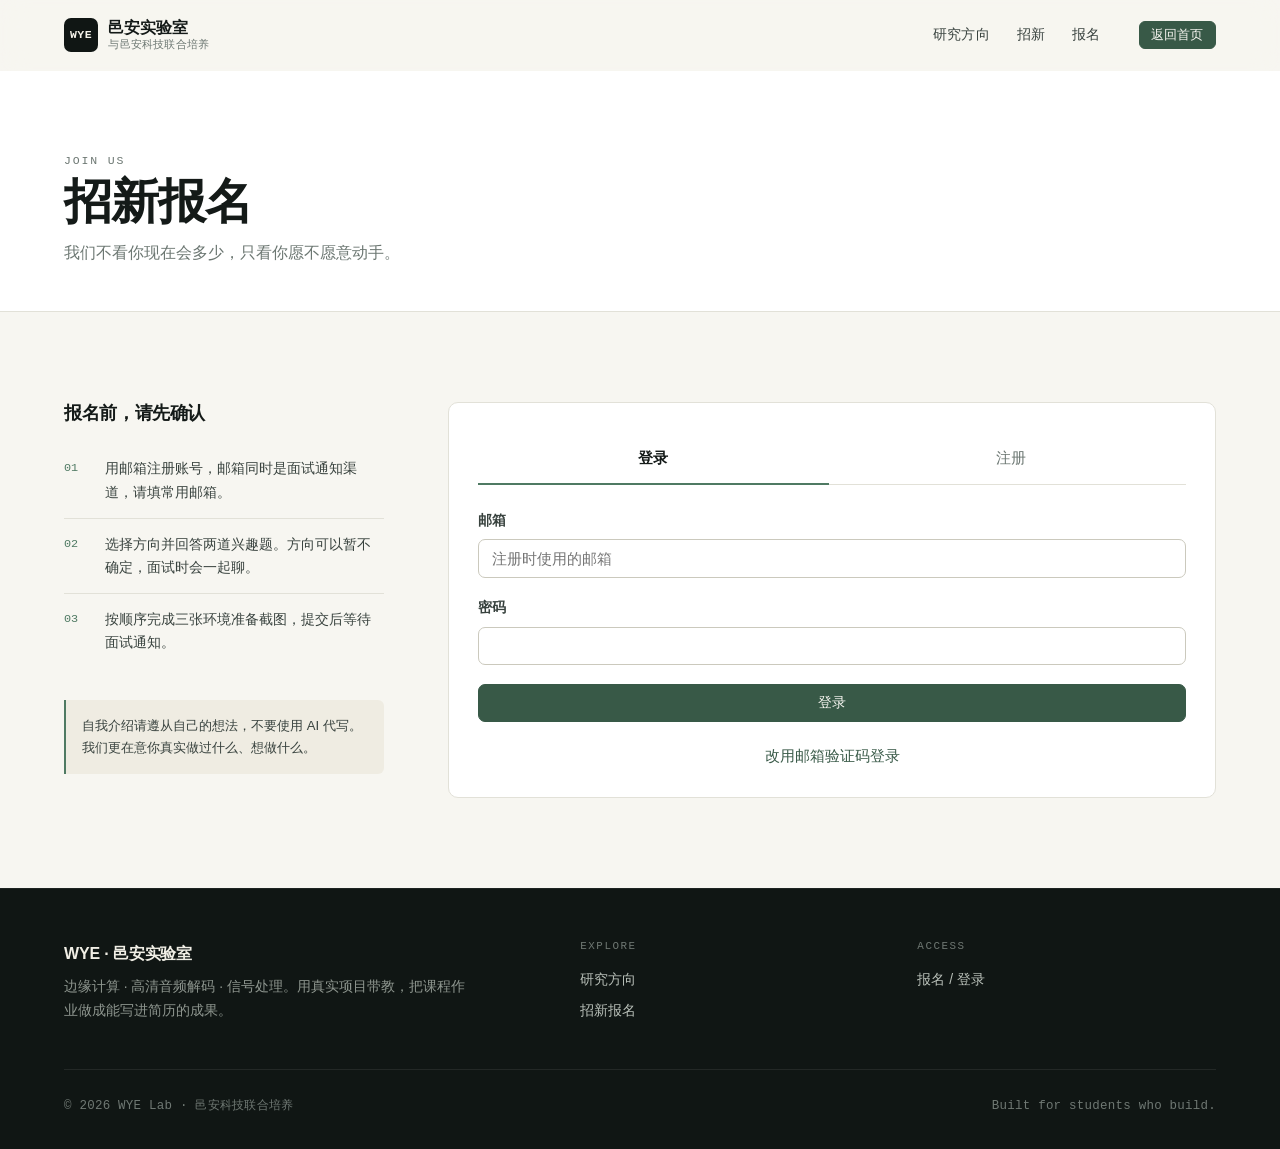
==== join.html @ 1f9edf36 "Add coding background and scenario questions" ====
<!doctype html>
<html lang="zh-CN">
<head>
<meta charset="utf-8">
<meta name="viewport" content="width=device-width, initial-scale=1">
<meta name="description" content="WYE 与邑安科技联合培养实验室招新报名：边缘计算 · 高清音频解码 · 信号处理。">
<title>招新报名 — WYE · 邑安实验室</title>
<link rel="stylesheet" href="static/css/style.css">
<style>
  .auth-tabs { display: flex; gap: .4rem; margin-bottom: 1.5rem; border-bottom: 1px solid var(--line); }
  .auth-tabs button {
    flex: 1; background: none; border: none; padding: .7rem .2rem .75rem;
    font: inherit; font-size: .92rem; color: var(--muted); cursor: pointer;
    border-bottom: 2px solid transparent; margin-bottom: -1px; transition: color .18s, border-color .18s;
  }
  .auth-tabs button.active { color: var(--ink); border-bottom-color: var(--accent); font-weight: 600; }
  .auth-msg { min-height: 1.4em; font-size: .82rem; margin: .7rem 0 0; color: var(--danger); }
  .auth-msg.ok { color: var(--accent-dark); }
  .auth-switch { font-size: .82rem; text-align: center; margin: .9rem 0 0; }
  .auth-switch a { color: var(--accent-dark); }
  .account-bar { display: flex; justify-content: space-between; align-items: center; gap: 1rem;
    font-size: .86rem; color: var(--muted); margin-bottom: 1rem; flex-wrap: wrap; }
  .account-bar strong { color: var(--ink); font-weight: 600; }
  .account-bar button { background: none; border: none; font: inherit; font-size: .82rem;
    color: var(--muted); cursor: pointer; text-decoration: underline; padding: 0; }
  .account-bar button:hover { color: var(--accent-dark); }
  .loading-note { text-align: center; color: var(--muted); padding: 3rem 0; font-size: .9rem; }
  .field-static { padding: .62rem .8rem; border: 1px solid var(--line); border-radius: 7px;
    background: var(--wash); color: var(--muted); font-size: .94rem; }
</style>
</head>
<body>
<header class="site-header" id="siteHeader">
  <div class="container nav-wrap">
    <a class="brand" href="index.html">
      <span class="brand-badge">WYE</span>
      <span class="brand-text">邑安实验室<small>与邑安科技联合培养</small></span>
    </a>
    <nav class="nav-links">
      <a href="index.html#research">研究方向</a>
      <a href="index.html#join">招新</a>
      <a href="join.html">报名</a>
    </nav>
    <div class="nav-actions">
      <a class="btn btn-primary btn-sm" href="index.html">返回首页</a>
    </div>
  </div>
</header>

<main>
<section class="page-head">
  <div class="container">
    <p class="eyebrow">Join Us</p>
    <h1>招新报名</h1>
    <p>我们不看你现在会多少，只看你愿不愿意动手。</p>
    <p class="deadline-tip" id="deadlineTip" hidden></p>
  </div>
</section>

<section class="section">
  <div class="container">
    <div class="join-layout">
      <aside class="join-aside">
        <h2>报名前，请先确认</h2>
        <ol class="join-steps">
          <li><span class="n">01</span><span>用邮箱注册账号，邮箱同时是面试通知渠道，请填常用邮箱。</span></li>
          <li><span class="n">02</span><span>选择方向并回答两道兴趣题。方向可以暂不确定，面试时会一起聊。</span></li>
          <li><span class="n">03</span><span>按顺序完成三张环境准备截图，提交后等待面试通知。</span></li>
        </ol>
        <div class="join-note">
          自我介绍请遵从自己的想法，不要使用 AI 代写。我们更在意你真实做过什么、想做什么。
        </div>
      </aside>

      <div>
        <p class="loading-note" id="loadingNote">正在加载…</p>

        <!-- 登录 / 注册 -->
        <div class="card form-panel" id="authCard" hidden>
          <div class="auth-tabs">
            <button type="button" data-auth="login" class="active">登录</button>
            <button type="button" data-auth="register">注册</button>
          </div>

          <form id="loginForm">
            <div class="form-row">
              <label for="loginEmail">邮箱</label>
              <input id="loginEmail" name="email" type="email" required autocomplete="username" placeholder="注册时使用的邮箱">
            </div>
            <div class="form-row">
              <label for="loginPassword">密码</label>
              <input id="loginPassword" name="password" type="password" required autocomplete="current-password">
            </div>
            <button class="btn btn-primary btn-block" type="submit">登录</button>
            <p class="auth-msg" id="loginMsg"></p>
            <p class="auth-switch"><a href="#" id="toCodeLogin">改用邮箱验证码登录</a></p>
          </form>

          <form id="codeLoginForm" hidden>
            <div class="form-row">
              <label for="codeEmail">邮箱</label>
              <input id="codeEmail" type="email" required autocomplete="username" placeholder="注册时使用的邮箱">
            </div>
            <div class="form-row">
              <label for="codeCode">邮箱验证码</label>
              <div class="code-row">
                <input id="codeCode" type="text" required maxlength="6" inputmode="numeric" placeholder="6 位验证码">
                <button class="btn" type="button" id="sendLoginCodeBtn">发送验证码</button>
              </div>
            </div>
            <button class="btn btn-primary btn-block" type="submit">登录</button>
            <p class="auth-msg" id="codeLoginMsg"></p>
            <p class="auth-switch"><a href="#" id="toPwdLogin">改用密码登录</a></p>
          </form>

          <form id="registerForm" hidden>
            <div class="form-row">
              <label for="regEmail">邮箱</label>
              <input id="regEmail" name="email" type="email" required autocomplete="username" placeholder="用于接收验证码与面试通知">
            </div>
            <div class="form-row">
              <label for="regCode">邮箱验证码</label>
              <div class="code-row">
                <input id="regCode" name="code" type="text" required maxlength="6" inputmode="numeric" placeholder="6 位验证码">
                <button class="btn" type="button" id="sendCodeBtn">发送验证码</button>
              </div>
            </div>
            <div class="form-row">
              <label for="regPassword">设置密码（至少 6 位）</label>
              <input id="regPassword" name="password" type="password" required minlength="6" autocomplete="new-password">
            </div>
            <div class="form-row">
              <label for="regPassword2">确认密码</label>
              <input id="regPassword2" name="password2" type="password" required minlength="6" autocomplete="new-password">
            </div>
            <button class="btn btn-primary btn-block" type="submit">注册并登录</button>
            <p class="auth-msg" id="regMsg"></p>
          </form>
        </div>

        <!-- 报名表单 -->
        <div id="joinCard" hidden>
          <div class="account-bar">
            <span>当前账号：<strong id="accountEmail"></strong></span>
            <button type="button" id="logoutBtn">退出登录</button>
          </div>
          <div class="card edit-note" id="editNote" hidden>
            你已提交过报名，当前为<strong>修改模式</strong>：修改后重新提交即可更新，每个账号限一份报名。
          </div>

          <form class="form" id="joinForm">
            <fieldset class="form-section">
              <legend><span class="idx">01</span>基本信息</legend>
              <div class="form-row two-col">
                <div>
                  <label for="name">姓名 <em>*</em></label>
                  <input id="name" name="name" type="text" required maxlength="20" placeholder="你的真实姓名">
                </div>
                <div>
                  <label for="student_id">学号 <em>*</em></label>
                  <input id="student_id" name="student_id" type="text" required maxlength="10"
                         inputmode="numeric" pattern="[0-9]{10}" title="学号为 10 位数字" placeholder="例：3126xxxxxx">
                </div>
              </div>
              <div class="form-row">
                <label>性别 <em>*</em></label>
                <div class="choice-group choice-inline">
                  <label class="choice">
                    <input type="radio" name="gender" value="男" required>
                    <span>男</span>
                  </label>
                  <label class="choice">
                    <input type="radio" name="gender" value="女" required>
                    <span>女</span>
                  </label>
                </div>
              </div>
              <div class="form-row two-col">
                <div>
                  <label for="college">学院 <em>*</em></label>
                  <input id="college" name="college" type="text" required maxlength="40" placeholder="如 信息工程学院">
                </div>
                <div>
                  <label for="major">专业 <em>*</em></label>
                  <input id="major" name="major" type="text" required maxlength="40" placeholder="如 电子信息工程">
                </div>
              </div>
              <div class="form-row">
                <label>邮箱（登录账号）</label>
                <div class="field-static" id="staticEmail"></div>
                <p class="hint">邮箱即登录账号与通知渠道，如需变更请联系管理员。</p>
              </div>
            </fieldset>

            <fieldset class="form-section">
              <legend><span class="idx">02</span>方向与兴趣</legend>
              <p class="hint" style="margin:-.4rem 0 1.1rem;">本次招新：信号处理 / 音频信号处理 1 人，边缘计算 / 边缘安全 1 人。两道题只用于了解你的兴趣基础，不影响录取。</p>

              <div class="form-row">
                <label>你写过代码吗？<em>*</em></label>
                <div class="choice-group">
                  <label class="choice">
                    <input type="radio" name="coding" value="没写过" required>
                    <span>没写过</span>
                  </label>
                  <label class="choice">
                    <input type="radio" name="coding" value="写过课程作业（C / Python 等）">
                    <span>写过课程作业（C / Python 等）</span>
                  </label>
                  <label class="choice">
                    <input type="radio" name="coding" value="做过完整项目或参加过竞赛">
                    <span>做过完整项目或参加过竞赛</span>
                  </label>
                </div>
              </div>

              <div class="form-row">
                <label>你更想加入哪个方向？<em>*</em></label>
                <div class="choice-group">
                  <label class="choice">
                    <input type="radio" name="direction" value="信号处理 / 音频信号处理" required>
                    <span>信号处理 / 音频信号处理<small>研究声音与信号的采集、滤波、降噪、编解码</small></span>
                  </label>
                  <label class="choice">
                    <input type="radio" name="direction" value="边缘计算 / 边缘安全" required>
                    <span>边缘计算 / 边缘安全<small>把模型和防护放到设备侧，做端侧部署与安全</small></span>
                  </label>
                </div>
              </div>

              <div class="survey-branch" data-branch="signal" hidden>
                <div class="form-row">
                  <label>你对音频 / 信号处理的了解程度？<em>*</em></label>
                  <div class="choice-group">
                    <label class="choice"><input type="radio" name="survey_level_signal" value="完全没接触过"><span>完全没接触过</span></label>
                    <label class="choice"><input type="radio" name="survey_level_signal" value="学过基础理论（采样、FFT、滤波）"><span>学过基础理论（采样、FFT、滤波）</span></label>
                    <label class="choice"><input type="radio" name="survey_level_signal" value="做过相关课程设计或项目"><span>做过相关课程设计或项目</span></label>
                  </div>
                </div>
                <div class="form-row">
                  <label>让你做一个「实时降噪」的小功能，你会先做什么？<em>*</em></label>
                  <div class="choice-group">
                    <label class="choice"><input type="radio" name="survey_scene_signal" value="不知道从哪下手"><span>不知道从哪下手</span></label>
                    <label class="choice"><input type="radio" name="survey_scene_signal" value="先查资料，搞清楚噪声的类型"><span>先查资料，搞清楚噪声的类型</span></label>
                    <label class="choice"><input type="radio" name="survey_scene_signal" value="用现成库做滤波实验，听效果"><span>用现成库做滤波实验，听效果</span></label>
                    <label class="choice"><input type="radio" name="survey_scene_signal" value="设计滤波器并对比不同参数的效果"><span>设计滤波器并对比不同参数的效果</span></label>
                  </div>
                </div>
              </div>

              <div class="survey-branch" data-branch="edge" hidden>
                <div class="form-row">
                  <label>你对边缘计算 / 边缘安全的了解程度？<em>*</em></label>
                  <div class="choice-group">
                    <label class="choice"><input type="radio" name="survey_level_edge" value="完全没接触过"><span>完全没接触过</span></label>
                    <label class="choice"><input type="radio" name="survey_level_edge" value="了解基本概念（端侧推理、边缘节点）"><span>了解基本概念（端侧推理、边缘节点）</span></label>
                    <label class="choice"><input type="radio" name="survey_level_edge" value="做过部署或安全相关实践"><span>做过部署或安全相关实践</span></label>
                  </div>
                </div>
                <div class="form-row">
                  <label>模型在设备上跑得太慢，你会先尝试？<em>*</em></label>
                  <div class="choice-group">
                    <label class="choice"><input type="radio" name="survey_scene_edge" value="不知道怎么办"><span>不知道怎么办</span></label>
                    <label class="choice"><input type="radio" name="survey_scene_edge" value="换一个更小的模型"><span>换一个更小的模型</span></label>
                    <label class="choice"><input type="radio" name="survey_scene_edge" value="做量化或剪枝"><span>做量化或剪枝</span></label>
                    <label class="choice"><input type="radio" name="survey_scene_edge" value="先分析瓶颈在 CPU / 内存 / IO，再针对性优化"><span>先分析瓶颈在 CPU / 内存 / IO，再针对性优化</span></label>
                  </div>
                </div>
              </div>

              <input type="hidden" name="survey" id="surveyField" value="">
              <input type="hidden" name="math_level" value="">
            </fieldset>

            <fieldset class="form-section">
              <legend><span class="idx">03</span>自我介绍</legend>
              <div class="form-row">
                <label for="intro">写点什么 <em>*</em></label>
                <textarea id="intro" name="intro" rows="7" required maxlength="1000" placeholder="写你真实的经历、想法和想做的事"></textarea>
                <p class="hint ai-note">请遵从自己的想法即可，不要使用 AI。</p>
              </div>
            </fieldset>



            <button class="btn btn-primary btn-block btn-lg" type="submit" id="submitBtn">提交报名</button>

            <p class="hint center" id="joinMsg"></p>
          </form>
        </div>

        <!-- 提交成功 -->
        <div class="card success-card" id="doneCard" hidden>
          <h3 id="doneTitle">报名成功！</h3>
          <p class="muted" id="doneText"></p>
          <p class="muted">面试结果将通过邮箱通知，请留意收件箱。</p>
          <div class="form-actions center">
            <a class="btn" href="index.html">返回首页</a>
            <button class="btn btn-primary" type="button" id="editAgain">修改报名信息</button>
          </div>
        </div>
      </div>
    </div>
  </div>
</section>
</main>

<footer class="site-footer">
  <div class="container">
    <div class="footer-grid">
      <div>
        <p class="footer-brand">WYE · 邑安实验室</p>
        <p class="footer-desc">边缘计算 · 高清音频解码 · 信号处理。用真实项目带教，把课程作业做成能写进简历的成果。</p>
      </div>
      <div class="footer-col">
        <h4>Explore</h4>
        <a href="index.html#research">研究方向</a>
        <a href="index.html#join">招新报名</a>
      </div>
      <div class="footer-col">
        <h4>Access</h4>
        <a href="join.html">报名 / 登录</a>
      </div>
    </div>
    <div class="footer-bottom">
      <span>© 2026 WYE Lab · 邑安科技联合培养</span>
      <span>Built for students who build.</span>
    </div>
  </div>
</footer>

<script src="static/js/join-api.js"></script>
</body>
</html>
---- static/css/style.css ----
/* ==========================================================================
   WYE · 邑安实验室 官网样式
   设计基底：abrol lab template (MIT) 的配色体系
   版式参考：MIT Media Lab / Linear 的编辑式排版与克制留白
   ========================================================================== */

:root {
  /* 色彩 */
  --bg: #f7f6f1;
  --surface: #ffffff;
  --wash: #efece2;
  --dark: #101614;

  --ink: #141a18;
  --ink-2: #38423e;
  --muted: #6c7772;
  --line: #e2e1d8;
  --line-strong: #cbc9bd;

  --accent: #4f7a63;
  --accent-dark: #385947;
  --accent-wash: #e8eee9;
  --sand: #c2a68c;

  --danger: #b4472f;

  /* 兼容旧变量（后台模板仍在使用） */
  --primary: var(--accent);
  --primary-dark: var(--accent-dark);
  --card: var(--surface);
  --border: var(--line);
  --radius: 8px;
  --shadow: 0 1px 2px rgba(20, 26, 24, .04);

  /* 字体 */
  --sans: "Inter", -apple-system, BlinkMacSystemFont, "Segoe UI",
          "PingFang SC", "HarmonyOS Sans SC", "Microsoft YaHei", sans-serif;
  --serif: "Iowan Old Style", "Palatino Linotype", "Songti SC",
           "Noto Serif SC", Georgia, serif;
  --mono: "SF Mono", "JetBrains Mono", "Cascadia Mono", Consolas, monospace;
}

* { box-sizing: border-box; }
html { -webkit-text-size-adjust: 100%; scroll-behavior: smooth; }

body {
  margin: 0;
  font-family: var(--sans);
  font-size: 16px;
  color: var(--ink);
  background: var(--bg);
  line-height: 1.7;
  -webkit-font-smoothing: antialiased;
  text-rendering: optimizeLegibility;
}

img { max-width: 100%; display: block; }
a { color: var(--accent-dark); text-decoration: none; transition: color .2s; }
a:hover { color: var(--accent); }

h1, h2, h3, h4 {
  margin: 0 0 .5em;
  line-height: 1.24;
  font-weight: 650;
  letter-spacing: -.02em;
  color: var(--ink);
}
h1 { font-size: clamp(2.3rem, 5.2vw, 3.9rem); }
h2 { font-size: clamp(1.55rem, 2.6vw, 2.1rem); }
h3 { font-size: 1.12rem; letter-spacing: -.01em; }
p { margin: 0 0 1em; }

.container { width: min(1180px, 90%); margin: 0 auto; }
.container.narrow { width: min(760px, 90%); }
.container.narrow-narrow { width: min(420px, 92%); }
.container.wide { width: min(1400px, 94%); }
.center { text-align: center; }
.muted { color: var(--muted); }
.small { font-size: .84rem; }
.empty { text-align: center; color: var(--muted); padding: 3rem 0; }
.inline { display: inline; }

/* 小标签：等宽大写，字距拉开 */
.eyebrow,
.hero-kicker {
  display: inline-block;
  font-family: var(--mono);
  font-size: .72rem;
  letter-spacing: .16em;
  text-transform: uppercase;
  color: var(--accent);
  margin: 0 0 1.1rem;
}

/* 章节标题 */
.section-head {
  display: flex;
  align-items: flex-end;
  justify-content: space-between;
  gap: 1.5rem;
  margin-bottom: 2.4rem;
  flex-wrap: wrap;
}
.section-head h2 { margin: 0; }
.section-head p { margin: .45rem 0 0; color: var(--muted); font-size: .98rem; }
.section-head .more { font-size: .88rem; white-space: nowrap; }

/* ==========================================================================
   顶部导航
   ========================================================================== */
.site-header {
  position: sticky;
  top: 0;
  z-index: 60;
  background: rgba(247, 246, 241, .82);
  backdrop-filter: saturate(160%) blur(14px);
  -webkit-backdrop-filter: saturate(160%) blur(14px);
  border-bottom: 1px solid transparent;
  transition: border-color .25s, background .25s;
}
.site-header.is-scrolled {
  border-bottom-color: var(--line);
  background: rgba(247, 246, 241, .94);
}
.nav-wrap {
  display: flex;
  align-items: center;
  justify-content: space-between;
  gap: 1.2rem;
  min-height: 70px;
}
.brand { display: flex; align-items: center; gap: .65rem; color: var(--ink); }
.brand:hover { color: var(--ink); }
.brand-badge {
  display: grid;
  place-items: center;
  width: 34px; height: 34px;
  border-radius: 7px;
  background: var(--dark);
  color: #f4f2ea;
  font-family: var(--mono);
  font-size: .72rem;
  font-weight: 600;
  letter-spacing: .04em;
}
.brand-text {
  display: flex;
  flex-direction: column;
  line-height: 1.18;
  font-weight: 650;
  font-size: .98rem;
  letter-spacing: -.01em;
}
.brand-text small {
  font-weight: 400;
  font-size: .68rem;
  color: var(--muted);
  letter-spacing: .02em;
}

.nav-links {
  display: flex;
  align-items: center;
  gap: 1.7rem;
  margin-left: auto;
  margin-right: 1.2rem;
}
.nav-links a {
  font-size: .86rem;
  color: var(--ink-2);
  letter-spacing: .01em;
  position: relative;
  padding: .2rem 0;
}
.nav-links a::after {
  content: "";
  position: absolute;
  left: 0; bottom: -2px;
  width: 0; height: 1px;
  background: var(--accent);
  transition: width .25s ease;
}
.nav-links a:hover::after { width: 100%; }

.nav-actions { display: flex; align-items: center; gap: .55rem; }

/* 移动端菜单（纯 CSS，无脚本依赖） */
.nav-toggle { display: none; }
.nav-toggle-label {
  display: none;
  width: 38px; height: 38px;
  border: 1px solid var(--line-strong);
  border-radius: 7px;
  cursor: pointer;
  position: relative;
  background: var(--surface);
}
.nav-toggle-label span,
.nav-toggle-label span::before,
.nav-toggle-label span::after {
  position: absolute;
  left: 50%; top: 50%;
  width: 16px; height: 1.5px;
  background: var(--ink);
  transform: translate(-50%, -50%);
  content: "";
  transition: .2s;
}
.nav-toggle-label span::before { transform: translate(-50%, -5px); }
.nav-toggle-label span::after { transform: translate(-50%, 4px); }

/* ==========================================================================
   按钮
   ========================================================================== */
.btn {
  display: inline-flex;
  align-items: center;
  justify-content: center;
  gap: .4rem;
  border: 1px solid var(--line-strong);
  background: transparent;
  color: var(--ink);
  border-radius: 7px;
  padding: .58rem 1.15rem;
  font-size: .9rem;
  font-family: inherit;
  line-height: 1.2;
  cursor: pointer;
  transition: background .2s, border-color .2s, color .2s, transform .2s;
}
.btn:hover {
  border-color: var(--ink-2);
  background: rgba(255, 255, 255, .6);
  color: var(--ink);
}
.btn-primary {
  background: var(--accent-dark);
  border-color: var(--accent-dark);
  color: #f7f6f1;
}
.btn-primary:hover {
  background: #2c4638;
  border-color: #2c4638;
  color: #fff;
  transform: translateY(-1px);
}
.btn-ghost { border-color: transparent; background: transparent; }
.btn-danger { color: var(--danger); border-color: #e6c9c1; }
.btn-danger:hover { background: #fbf1ee; border-color: #d9b3a9; color: var(--danger); }
.btn-block { width: 100%; }
.btn-sm { padding: .34rem .72rem; font-size: .8rem; border-radius: 6px; }
.btn-lg { padding: .82rem 1.9rem; font-size: 1rem; font-weight: 600; }

/* ==========================================================================
   Hero
   ========================================================================== */
.hero {
  position: relative;
  padding: clamp(4.2rem, 9vw, 7.5rem) 0 clamp(3.2rem, 6vw, 5rem);
  overflow: hidden;
  border-bottom: 1px solid var(--line);
}
.hero::before {
  content: "";
  position: absolute;
  inset: 0;
  background-image:
    linear-gradient(to right, rgba(20, 26, 24, .045) 1px, transparent 1px),
    linear-gradient(to bottom, rgba(20, 26, 24, .045) 1px, transparent 1px);
  background-size: 72px 72px;
  mask-image: radial-gradient(ellipse 90% 70% at 50% 0%, #000 35%, transparent 78%);
  -webkit-mask-image: radial-gradient(ellipse 90% 70% at 50% 0%, #000 35%, transparent 78%);
  pointer-events: none;
}
.hero::after {
  content: "";
  position: absolute;
  width: 620px; height: 620px;
  right: -180px; top: -260px;
  background: radial-gradient(circle, rgba(79, 122, 99, .16), transparent 66%);
  pointer-events: none;
}
.hero .container { position: relative; z-index: 1; }
.hero-grid {
  display: grid;
  grid-template-columns: minmax(0, 1.45fr) minmax(0, .75fr);
  gap: 3rem;
  align-items: end;
}
.hero h1 {
  margin: 0 0 1.2rem;
  font-size: clamp(2.5rem, 5.6vw, 4.4rem);
  letter-spacing: -.035em;
  line-height: 1.08;
}
.hero h1 em {
  font-family: var(--serif);
  font-style: normal;
  font-weight: 400;
  color: var(--accent-dark);
}
.hero-sub {
  max-width: 34em;
  color: var(--ink-2);
  font-size: clamp(1rem, 1.35vw, 1.12rem);
  line-height: 1.75;
  margin: 0 0 2rem;
}
.hero-actions { display: flex; gap: .8rem; flex-wrap: wrap; align-items: center; }
.hero-aside {
  border-left: 1px solid var(--line-strong);
  padding-left: 1.6rem;
  display: flex;
  flex-direction: column;
  gap: 1.4rem;
}
.hero-aside .k {
  display: block;
  font-family: var(--mono);
  font-size: .68rem;
  letter-spacing: .13em;
  text-transform: uppercase;
  color: var(--muted);
  margin-bottom: .3rem;
}
.hero-aside .v { font-size: .95rem; color: var(--ink-2); line-height: 1.55; }
.hero-aside strong { color: var(--ink); font-weight: 650; }

/* ==========================================================================
   统计条
   ========================================================================== */
.stats { background: var(--surface); border-bottom: 1px solid var(--line); }
.stats-grid { display: grid; grid-template-columns: repeat(4, 1fr); }
.stat {
  padding: 1.9rem 1.2rem;
  border-right: 1px solid var(--line);
}
.stat:last-child { border-right: none; }
.stat strong {
  display: block;
  font-family: var(--mono);
  font-size: clamp(1.9rem, 3vw, 2.5rem);
  font-weight: 500;
  letter-spacing: -.04em;
  color: var(--ink);
  line-height: 1;
}
.stat span {
  display: block;
  margin-top: .55rem;
  font-size: .82rem;
  color: var(--muted);
  letter-spacing: .02em;
}

/* ==========================================================================
   区块与卡片
   ========================================================================== */
.section { padding: clamp(3.6rem, 7vw, 6.2rem) 0; }
.section.alt { background: var(--wash); border-top: 1px solid var(--line); border-bottom: 1px solid var(--line); }
.section.dark { background: var(--dark); color: #e9e6dc; }
.section.dark h2, .section.dark h3 { color: #f4f2ea; }
.section.dark p { color: #a9b0a9; }

.grid-2 { display: grid; grid-template-columns: repeat(2, minmax(0, 1fr)); gap: 1.2rem; }
.grid-3 { display: grid; grid-template-columns: repeat(3, minmax(0, 1fr)); gap: 1.2rem; }

.card {
  background: var(--surface);
  border: 1px solid var(--line);
  border-radius: var(--radius);
  padding: 1.55rem 1.6rem;
  transition: border-color .22s, transform .22s, box-shadow .22s;
}
.card:hover {
  border-color: var(--line-strong);
  box-shadow: 0 10px 30px -18px rgba(20, 26, 24, .28);
}
.card h3 { margin-bottom: .55rem; }
.card p { margin: 0; color: var(--muted); font-size: .94rem; line-height: 1.7; }

/* 编号卡片（研究方向） */
.dir-card {
  position: relative;
  background: var(--surface);
  border: 1px solid var(--line);
  border-radius: var(--radius);
  padding: 1.9rem 1.7rem 1.7rem;
  overflow: hidden;
  transition: transform .25s, border-color .25s;
}
.dir-card::before {
  content: "";
  position: absolute;
  left: 0; top: 0;
  width: 100%; height: 2px;
  background: var(--accent);
  transform: scaleX(0);
  transform-origin: left;
  transition: transform .35s ease;
}
.dir-card:hover { transform: translateY(-3px); border-color: var(--line-strong); }
.dir-card:hover::before { transform: scaleX(1); }
.dir-card .num {
  display: block;
  font-family: var(--mono);
  font-size: .74rem;
  color: var(--accent);
  letter-spacing: .12em;
  margin-bottom: 1.5rem;
}
.dir-card h3 { font-size: 1.18rem; margin-bottom: .6rem; }
.dir-card p { margin: 0; color: var(--muted); font-size: .93rem; line-height: 1.72; }

/* 对比列表 */
.compare { padding: 1.7rem 1.7rem 1.5rem; }
.compare h3 { font-size: 1rem; margin-bottom: 1rem; }
.compare ul { margin: 0; padding: 0; list-style: none; }
.compare ul li {
  position: relative;
  padding: .52rem 0 .52rem 1.35rem;
  color: var(--muted);
  font-size: .93rem;
  border-bottom: 1px solid var(--line);
}
.compare ul li:last-child { border-bottom: none; }
.compare ul li::before {
  position: absolute;
  left: 0; top: .62rem;
  font-family: var(--mono);
  font-size: .8rem;
}
.bad-list li::before { content: "×"; color: #b9b4a5; }
.good-list li::before { content: "→"; color: var(--accent); }
.compare.highlight {
  background: var(--surface);
  border-color: var(--accent);
  box-shadow: 0 18px 40px -28px rgba(56, 89, 71, .45);
}
.compare.highlight ul li { color: var(--ink-2); }

/* 技术栈 chips */
.tech-stack { display: flex; flex-wrap: wrap; gap: .55rem; margin-top: 2rem; }
.chip {
  font-family: var(--mono);
  font-size: .76rem;
  letter-spacing: .01em;
  color: var(--ink-2);
  background: var(--surface);
  border: 1px solid var(--line);
  border-radius: 999px;
  padding: .34rem .85rem;
}

/* ==========================================================================
   荣誉滚动墙
   ========================================================================== */
.admin-note {
  font-size: .86rem;
  color: var(--accent-dark);
  margin: -.8rem 0 1.4rem;
}
.marquee {
  overflow: hidden;
  padding: .4rem 0;
  mask-image: linear-gradient(to right, transparent, #000 4%, #000 96%, transparent);
  -webkit-mask-image: linear-gradient(to right, transparent, #000 4%, #000 96%, transparent);
}
.marquee-track {
  display: flex;
  gap: 1rem;
  width: max-content;
  animation: marquee-scroll 60s linear infinite;
}
.marquee.reverse .marquee-track { animation-direction: reverse; }
.marquee:hover .marquee-track { animation-play-state: paused; }
@keyframes marquee-scroll {
  from { transform: translateX(0); }
  to { transform: translateX(-50%); }
}
.h-card {
  width: 208px;
  flex-shrink: 0;
  background: var(--surface);
  border: 1px solid var(--line);
  border-radius: 7px;
  overflow: hidden;
  transition: border-color .2s, transform .2s;
}
.h-card:hover { border-color: var(--line-strong); transform: translateY(-2px); }
.h-card.clickable { cursor: zoom-in; }
.h-card.clickable:hover { border-color: var(--accent); }
.h-thumb { aspect-ratio: 4 / 3; background: var(--wash); overflow: hidden; }
.h-thumb img { width: 100%; height: 100%; object-fit: cover; }
.h-thumb-blank {
  width: 100%; height: 100%;
  display: flex; align-items: center; justify-content: center;
  background: linear-gradient(135deg, #f2efe6 0%, #e6e2d5 100%);
  color: #a7a294;
  font-family: var(--mono);
  font-size: .68rem;
  letter-spacing: .22em;
}
.h-info { padding: .7rem .75rem .8rem; display: flex; flex-direction: column; gap: .3rem; }
.h-comp {
  margin: 0;
  font-size: .8rem;
  color: var(--ink-2);
  white-space: nowrap;
  overflow: hidden;
  text-overflow: ellipsis;
}
.h-date { margin: 0; font-size: .72rem; color: var(--muted); font-family: var(--mono); }

/* 徽章 */
.badge {
  display: inline-block;
  width: fit-content;
  font-size: .7rem;
  font-weight: 600;
  letter-spacing: .02em;
  border-radius: 999px;
  padding: .16rem .6rem;
}
.lv-国家级 { background: #f6e3dc; color: #9c3f28; }
.lv-省级 { background: var(--accent-wash); color: var(--accent-dark); }
.lv-校级 { background: #eceade; color: #6b6555; }
.lv-专利 { background: #e8e3ef; color: #5c4a78; }
.st-进行中 { background: var(--accent-wash); color: var(--accent-dark); }
.st-已立项 { background: #e3eee6; color: #2f6247; }
.st-已结题 { background: #eceade; color: #6b6555; }
.st-reg-待处理 { background: #f7efd8; color: #8a6a1f; }
.st-reg-已通过 { background: #e3eee6; color: #2f6247; }
.st-reg-未通过 { background: #f6e3dc; color: #9c3f28; }
.st-reg-已发二面通知 { background: var(--accent-wash); color: var(--accent-dark); }

/* ==========================================================================
   Lightbox
   ========================================================================== */
.lightbox {
  position: fixed; inset: 0; z-index: 120;
  background: rgba(16, 22, 20, .86);
  display: flex; align-items: center; justify-content: center;
  padding: 1.2rem;
  backdrop-filter: blur(6px);
}
.lightbox[hidden] { display: none; }
.lightbox-body {
  position: relative;
  background: var(--surface);
  border-radius: 10px;
  max-width: min(920px, 96vw);
  max-height: 94vh;
  overflow: auto;
  padding: 1rem;
}
.lightbox-close {
  position: absolute; top: .4rem; right: .6rem;
  font-size: 1.7rem; line-height: 1;
  background: none; border: none; cursor: pointer; color: var(--muted);
}
.lightbox-close:hover { color: var(--ink); }
.lightbox-img img {
  max-height: 62vh; width: auto; max-width: 100%;
  margin: 0 auto; border: 1px solid var(--line); border-radius: 4px;
}
.lightbox-info { padding: .9rem .4rem .2rem; }
.lightbox-info h3 { margin: 0 0 .35rem; font-size: 1.05rem; }
.lightbox-info p { margin: .16rem 0; font-size: .9rem; }

/* ==========================================================================
   CTA 深色区
   ========================================================================== */
.cta-band {
  background: var(--dark);
  color: #e9e6dc;
  padding: clamp(3.4rem, 6.5vw, 5.6rem) 0;
  text-align: center;
}
.cta-band h2 {
  color: #f4f2ea;
  font-size: clamp(1.9rem, 4vw, 3rem);
  letter-spacing: -.03em;
  margin-bottom: .9rem;
}
.cta-band p { color: #9aa39c; max-width: 40em; margin: 0 auto 2rem; font-size: .96rem; }
.cta-band .btn-primary { background: #f4f2ea; border-color: #f4f2ea; color: var(--dark); }
.cta-band .btn-primary:hover { background: #fff; border-color: #fff; color: var(--dark); }

/* ==========================================================================
   页脚
   ========================================================================== */
.site-footer {
  background: var(--dark);
  color: #8e968f;
  padding: 3.2rem 0 2rem;
  border-top: 1px solid rgba(255, 255, 255, .06);
}
.footer-grid {
  display: grid;
  grid-template-columns: 1.6fr 1fr 1fr;
  gap: 2.4rem;
  padding-bottom: 2.4rem;
  border-bottom: 1px solid rgba(255, 255, 255, .08);
}
.footer-brand { color: #f0eee5; font-weight: 650; font-size: 1rem; margin: 0 0 .5rem; letter-spacing: -.01em; }
.footer-desc { font-size: .86rem; line-height: 1.75; margin: 0; max-width: 30em; }
.footer-col h4 {
  font-family: var(--mono);
  font-size: .68rem;
  letter-spacing: .14em;
  text-transform: uppercase;
  color: #6f7873;
  margin: 0 0 .9rem;
  font-weight: 500;
}
.footer-col a, .footer-col span { display: block; font-size: .87rem; color: #b9c0b9; margin-bottom: .5rem; }
.footer-col a:hover { color: #f0eee5; }
.footer-bottom {
  display: flex; justify-content: space-between; gap: 1rem;
  padding-top: 1.6rem; font-size: .78rem; color: #6f7873;
  flex-wrap: wrap;
  font-family: var(--mono);
  letter-spacing: .02em;
}

/* ==========================================================================
   页头（内页）
   ========================================================================== */
.page-head {
  padding: clamp(2.8rem, 6vw, 4.6rem) 0 clamp(2rem, 3.5vw, 2.8rem);
  border-bottom: 1px solid var(--line);
  background: var(--surface);
}
.page-head h1 { margin: 0 0 .5rem; font-size: clamp(2rem, 4.2vw, 3rem); }
.page-head p { margin: 0; color: var(--muted); }
.deadline-tip { margin-top: .9rem !important; font-size: .9rem; }
.deadline-tip strong { color: var(--accent-dark); font-family: var(--mono); font-weight: 500; }

/* ==========================================================================
   表单
   ========================================================================== */
.form-row { margin-bottom: 1.15rem; }
.form-row label {
  display: block;
  font-size: .86rem;
  font-weight: 600;
  color: var(--ink-2);
  margin-bottom: .42rem;
  letter-spacing: .01em;
}
.form-row label em { color: var(--danger); font-style: normal; }
.form-row input[type="text"], .form-row input[type="tel"], .form-row input[type="email"],
.form-row input[type="password"], .form-row input[type="search"], .form-row input[type="date"],
.form-row input[type="file"], .form-row select, .form-row textarea {
  width: 100%;
  padding: .62rem .8rem;
  border: 1px solid var(--line-strong);
  border-radius: 7px;
  font-size: .94rem;
  font-family: inherit;
  background: var(--surface);
  color: var(--ink);
  transition: border-color .18s, box-shadow .18s;
}
.form-row input:focus, .form-row select:focus, .form-row textarea:focus {
  outline: none;
  border-color: var(--accent);
  box-shadow: 0 0 0 3px rgba(79, 122, 99, .13);
}
.form-row textarea { resize: vertical; min-height: 120px; }
.two-col { display: grid; grid-template-columns: 1fr 1fr; gap: 1.1rem; }
.code-row { display: flex; gap: .6rem; }
.code-row input { flex: 1; min-width: 0; }
.code-row .btn { flex-shrink: 0; white-space: nowrap; }
.hint { font-size: .78rem; margin: .4rem 0 0; color: var(--muted); line-height: 1.6; }
.check-row label { display: flex; align-items: center; gap: .5rem; font-weight: 400; }
.check-row input { width: auto; }
.form-panel {
  background: var(--surface);
  border: 1px solid var(--line);
  border-radius: 10px;
  padding: 2rem 1.8rem 1.8rem;
}
.panel-title { font-size: 1.2rem; text-align: center; }
.form-preview { max-width: 260px; border: 1px solid var(--line); border-radius: 7px; margin-top: .5rem; }
.form-actions { display: flex; gap: .7rem; margin-top: 1.4rem; }
.form-actions.center { justify-content: center; }

/* 表单分组（招新页） */
.form-section {
  border: none;
  border-top: 1px solid var(--line);
  margin: 0 0 .4rem;
  padding: 1.9rem 0 .6rem;
}
.form-section:first-of-type { border-top: none; padding-top: .4rem; }
.form-section > legend {
  display: flex;
  align-items: baseline;
  gap: .7rem;
  font-size: 1rem;
  font-weight: 650;
  color: var(--ink);
  margin-bottom: 1.2rem;
  padding: 0;
  letter-spacing: -.01em;
}
.form-section > legend .idx {
  font-family: var(--mono);
  font-size: .72rem;
  color: var(--accent);
  letter-spacing: .1em;
}
.form-section > legend em { color: var(--danger); font-style: normal; font-size: .8rem; font-weight: 500; }

/* 上传位 */
.upload-slot {
  border: 1px dashed var(--line-strong);
  border-radius: 8px;
  padding: 1rem 1.1rem .9rem;
  background: rgba(255, 255, 255, .5);
  transition: border-color .2s, background .2s;
}
.upload-slot:hover { border-color: var(--accent); background: var(--surface); }
.upload-slot label { margin-bottom: .45rem; }
.upload-slot input[type="file"] {
  border: none;
  padding: .2rem 0;
  background: transparent;
  font-size: .84rem;
}
.upload-slot input[type="file"]::file-selector-button {
  font-family: inherit;
  font-size: .8rem;
  border: 1px solid var(--line-strong);
  background: var(--surface);
  color: var(--ink-2);
  border-radius: 5px;
  padding: .3rem .7rem;
  margin-right: .6rem;
  cursor: pointer;
  transition: .2s;
}
.upload-slot input[type="file"]::file-selector-button:hover { border-color: var(--accent); color: var(--accent-dark); }
.shots-fieldset { border: none; margin: 0; padding: 0; }
.shots-fieldset > legend { padding: 0; }

/* 问卷选项（招新页方向分流） */
.choice-group { display: flex; flex-direction: column; gap: .55rem; }
.choice {
  display: flex;
  align-items: flex-start;
  gap: .65rem;
  margin: 0;
  padding: .8rem .95rem;
  border: 1px solid var(--line-strong);
  border-radius: 8px;
  background: var(--surface);
  cursor: pointer;
  font-weight: 400;
  transition: border-color .18s, background .18s, box-shadow .18s;
}
.choice:hover { border-color: var(--accent); }
.choice:has(input:checked) {
  border-color: var(--accent);
  background: var(--accent-wash);
  box-shadow: 0 0 0 3px rgba(79, 122, 99, .08);
}
.choice input[type="radio"] {
  width: 15px; height: 15px;
  margin: .28rem 0 0;
  accent-color: var(--accent);
  flex-shrink: 0;
}
.choice span {
  display: flex;
  flex-direction: column;
  gap: .18rem;
  font-size: .92rem;
  color: var(--ink);
  line-height: 1.5;
}
.choice span small { font-size: .78rem; color: var(--muted); font-weight: 400; }

/* 招新页两栏 */
.join-layout {
  display: grid;
  grid-template-columns: 320px minmax(0, 1fr);
  gap: clamp(2rem, 5vw, 4.5rem);
  align-items: start;
}
.join-aside { position: sticky; top: 96px; }
.join-aside h2 { font-size: 1.15rem; margin-bottom: 1.2rem; }
.join-steps { list-style: none; margin: 0 0 2rem; padding: 0; }
.join-steps li {
  display: grid;
  grid-template-columns: 28px 1fr;
  gap: .8rem;
  padding: .85rem 0;
  border-bottom: 1px solid var(--line);
  font-size: .89rem;
  color: var(--ink-2);
  line-height: 1.65;
}
.join-steps li:last-child { border-bottom: none; }
.join-steps .n {
  font-family: var(--mono);
  font-size: .74rem;
  color: var(--accent);
  padding-top: .12rem;
}
.join-note {
  background: var(--wash);
  border-left: 2px solid var(--accent);
  padding: .9rem 1rem;
  font-size: .82rem;
  color: var(--ink-2);
  line-height: 1.7;
  border-radius: 0 6px 6px 0;
}

/* ==========================================================================
   提示 / flash
   ========================================================================== */
.flash-area { margin-top: 1rem; }
.flash {
  background: var(--accent-wash);
  border: 1px solid #cddbd1;
  color: var(--accent-dark);
  border-radius: 7px;
  padding: .65rem .95rem;
  margin-bottom: .5rem;
  font-size: .9rem;
}

/* ==========================================================================
   报名页状态卡
   ========================================================================== */
.closed-note, .success-card { text-align: center; padding: 2.6rem 1.6rem; }
.success-card h3 { font-size: 1.4rem; color: var(--accent-dark); }
.success-card .form-actions { justify-content: center; margin-top: 1.5rem; }
.edit-note {
  background: var(--accent-wash);
  border-color: #cddbd1;
  color: var(--accent-dark);
  margin-bottom: 1.2rem;
  font-size: .9rem;
}
.ok-note { color: var(--accent-dark); }
.ai-note { color: #9a6a1f; font-weight: 600; }

/* 上传进度条 */
.upload-progress { margin-top: .9rem; }
.upload-bar { height: 6px; background: var(--line); border-radius: 999px; overflow: hidden; }
.upload-bar-fill {
  height: 100%; width: 0;
  background: var(--accent);
  border-radius: 999px;
  transition: width .2s;
}
.upload-progress .hint { margin-top: .45rem; }

/* ==========================================================================
   后台（保持可用，随新配色协调）
   ========================================================================== */
.admin-wrap {
  display: flex;
  min-height: calc(100vh - 200px);
  width: min(1240px, 94%);
  margin: 0 auto;
  gap: 1.5rem;
  padding: 1.8rem 0 3rem;
}
.admin-side { width: 208px; flex-shrink: 0; }
.admin-user {
  background: var(--dark);
  color: #f0eee5;
  border-radius: var(--radius);
  padding: .85rem 1rem;
  font-size: .9rem;
  margin-bottom: .8rem;
}
.admin-nav {
  display: flex;
  flex-direction: column;
  gap: .15rem;
  background: var(--surface);
  border: 1px solid var(--line);
  border-radius: var(--radius);
  padding: .45rem;
}
.admin-nav a {
  padding: .5rem .75rem;
  border-radius: 6px;
  color: var(--ink-2);
  font-size: .9rem;
}
.admin-nav a:hover { background: var(--wash); color: var(--ink); }
.admin-nav a.active { background: var(--accent-wash); color: var(--accent-dark); font-weight: 600; }
.admin-main { flex: 1; min-width: 0; }
.admin-title { font-size: 1.35rem; margin-bottom: 1.2rem; }
.admin-head {
  display: flex; justify-content: space-between; align-items: center;
  gap: 1rem; margin-bottom: 1.2rem; flex-wrap: wrap;
}
.admin-head .admin-title { margin-bottom: 0; }
.stat-cards { display: grid; grid-template-columns: repeat(3, 1fr); gap: 1rem; margin-bottom: 1.5rem; }
.stat-card {
  background: var(--surface);
  border: 1px solid var(--line);
  border-radius: var(--radius);
  padding: 1.15rem 1.2rem;
  color: var(--ink);
}
.stat-card strong {
  display: block;
  font-family: var(--mono);
  font-size: 1.6rem;
  font-weight: 500;
  color: var(--ink);
}
.stat-card span { color: var(--muted); font-size: .84rem; }
.quick-actions { display: flex; gap: .6rem; flex-wrap: wrap; }
.search-bar { display: flex; gap: .6rem; margin-bottom: 1rem; }
.search-bar input {
  flex: 1;
  padding: .55rem .75rem;
  border: 1px solid var(--line-strong);
  border-radius: 7px;
  font-size: .9rem;
  font-family: inherit;
}

.table {
  width: 100%;
  border-collapse: collapse;
  background: var(--surface);
  border: 1px solid var(--line);
  border-radius: var(--radius);
  overflow: hidden;
  font-size: .88rem;
}
.table thead { background: var(--wash); }
.table th, .table td {
  text-align: left;
  padding: .7rem .8rem;
  border-bottom: 1px solid var(--line);
  vertical-align: top;
}
.table th { font-size: .78rem; color: var(--muted); font-weight: 600; white-space: nowrap; }
.table tbody tr:last-child td { border-bottom: none; }
.table-thumb { width: 64px; height: 48px; object-fit: cover; border-radius: 5px; border: 1px solid var(--line); }
.ops { white-space: nowrap; }
.ops .inline { margin-left: .25rem; }
.intro-cell { max-width: 260px; white-space: pre-wrap; }
.table select { padding: .3rem .5rem; border: 1px solid var(--line-strong); border-radius: 5px; font-size: .84rem; }
.pager { display: flex; align-items: center; gap: .8rem; margin: 1rem 0; font-size: .88rem; }

.deadline-bar {
  display: flex; align-items: center; gap: .7rem; flex-wrap: wrap;
  background: var(--surface);
  border: 1px solid var(--line);
  border-radius: var(--radius);
  padding: .85rem 1rem;
  margin-bottom: 1rem;
  font-size: .9rem;
}
.deadline-label { color: var(--muted); }
.deadline-bar input[type="datetime-local"] {
  padding: .35rem .55rem;
  border: 1px solid var(--line-strong);
  border-radius: 6px;
  font-size: .86rem;
  font-family: inherit;
}
.mail-panel {
  background: var(--surface);
  border: 1px solid var(--line);
  border-radius: var(--radius);
  padding: 1rem 1.1rem;
  margin-bottom: 1.1rem;
}
.mail-panel h2 { font-size: 1rem; margin-bottom: .5rem; }
.bulk-bar { display: flex; gap: .6rem; flex-wrap: wrap; margin-bottom: .8rem; }
.shots-cell { white-space: nowrap; }
.shots-cell a { margin-right: .3rem; }
.shots-cell img {
  width: 52px; height: 40px; object-fit: cover;
  border: 1px solid var(--line); border-radius: 4px; display: inline-block;
}

/* ==========================================================================
   入场动效
   ========================================================================== */
.reveal {
  opacity: 0;
  transform: translateY(14px);
  transition: opacity .7s cubic-bezier(.2, .7, .2, 1), transform .7s cubic-bezier(.2, .7, .2, 1);
}
.reveal.is-visible { opacity: 1; transform: none; }

@media (prefers-reduced-motion: reduce) {
  html { scroll-behavior: auto; }
  .reveal { opacity: 1; transform: none; transition: none; }
  .marquee-track { animation: none; }
  * { transition-duration: .01ms !important; }
}

/* ==========================================================================
   响应式
   ========================================================================== */
.mobile-only { display: none; }

@media (max-width: 1000px) {
  .hero-grid { grid-template-columns: 1fr; gap: 2.2rem; }
  .hero-aside { border-left: none; border-top: 1px solid var(--line); padding-left: 0; padding-top: 1.4rem; flex-direction: row; gap: 2rem; flex-wrap: wrap; }
  .join-layout { grid-template-columns: 1fr; gap: 2rem; }
  .join-aside { position: static; }
  .join-steps { margin-bottom: 1.2rem; }
  .footer-grid { grid-template-columns: 1fr 1fr; }
}

@media (max-width: 860px) {
  .nav-links { display: none; }
  .nav-toggle-label { display: block; }
  .nav-toggle:checked ~ .nav-links {
    display: flex;
    position: absolute;
    left: 0; right: 0; top: 70px;
    flex-direction: column;
    align-items: flex-start;
    gap: 0;
    background: var(--surface);
    border-bottom: 1px solid var(--line);
    padding: .6rem 5%;
  }
  .nav-toggle:checked ~ .nav-links a { padding: .75rem 0; width: 100%; border-bottom: 1px solid var(--line); }
  .nav-toggle:checked ~ .nav-links a:last-child { border-bottom: none; }
  .nav-actions .btn-sm { padding: .38rem .65rem; }

  .grid-3, .grid-2 { grid-template-columns: 1fr; }
  .stats-grid { grid-template-columns: repeat(2, 1fr); }
  .stat { border-right: none; border-bottom: 1px solid var(--line); }
  .stat:nth-child(2n) { border-right: none; }
  .stat:nth-last-child(-n+2) { border-bottom: none; }
  .stat-cards { grid-template-columns: 1fr; }
  .admin-wrap { flex-direction: column; }
  .admin-side { width: 100%; }
  .admin-nav { flex-direction: row; flex-wrap: wrap; }
  .two-col { grid-template-columns: 1fr; }
  .mobile-only { display: inline; }
}

@media (max-width: 640px) {
  body { font-size: 15.5px; }
  .container { width: 91%; }
  .hero { padding-top: 3.2rem; }
  .hero h1 { font-size: clamp(2.05rem, 9vw, 2.7rem); }
  .section { padding: 2.8rem 0; }
  .section-head { margin-bottom: 1.6rem; }
  .h-card { width: 168px; }
  .marquee-track { gap: .7rem; }
  .footer-grid { grid-template-columns: 1fr; gap: 1.8rem; }
  .footer-bottom { flex-direction: column; gap: .35rem; }
  .table { display: block; overflow-x: auto; }
  .lightbox-body { padding: .8rem; }
  .lightbox-img img { max-height: 50vh; }

  /* 手机端输入框 16px，避免 iOS 聚焦放大 */
  .form-row input, .form-row select, .form-row textarea, .search-bar input { font-size: 16px; }
  .btn { padding: .62rem 1.05rem; }
  .btn-sm { padding: .4rem .7rem; }
  .upload-slot { padding: .85rem .9rem .8rem; }
  .form-panel { padding: 1.4rem 1.15rem 1.3rem; }
}

@media (max-width: 420px) {
  .brand-text { font-size: .9rem; }
  .brand-text small { display: none; }
  .nav-actions { gap: .35rem; }
  .join-steps li { grid-template-columns: 22px 1fr; gap: .55rem; }
}
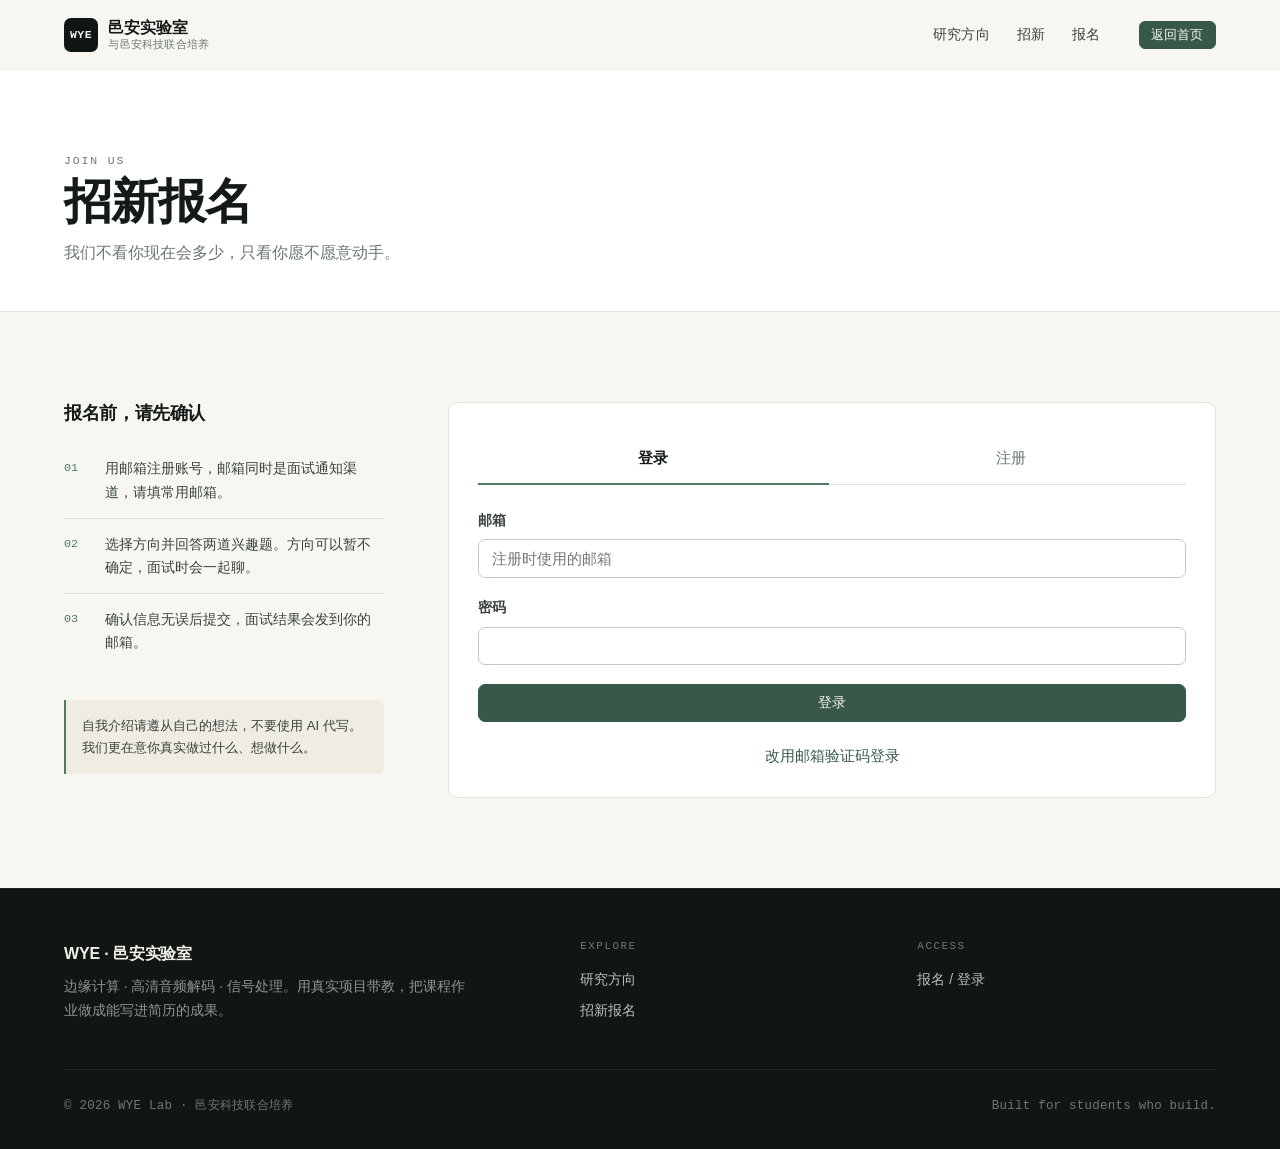
==== commit afc13feb: "Update step 3 copy after removing screenshots" ====
--- a/join.html
+++ b/join.html
@@ -65,7 +65,7 @@
         <ol class="join-steps">
           <li><span class="n">01</span><span>用邮箱注册账号，邮箱同时是面试通知渠道，请填常用邮箱。</span></li>
           <li><span class="n">02</span><span>选择方向并回答两道兴趣题。方向可以暂不确定，面试时会一起聊。</span></li>
-          <li><span class="n">03</span><span>按顺序完成三张环境准备截图，提交后等待面试通知。</span></li>
+          <li><span class="n">03</span><span>确认信息无误后提交，面试结果会发到你的邮箱。</span></li>
         </ol>
         <div class="join-note">
           自我介绍请遵从自己的想法，不要使用 AI 代写。我们更在意你真实做过什么、想做什么。
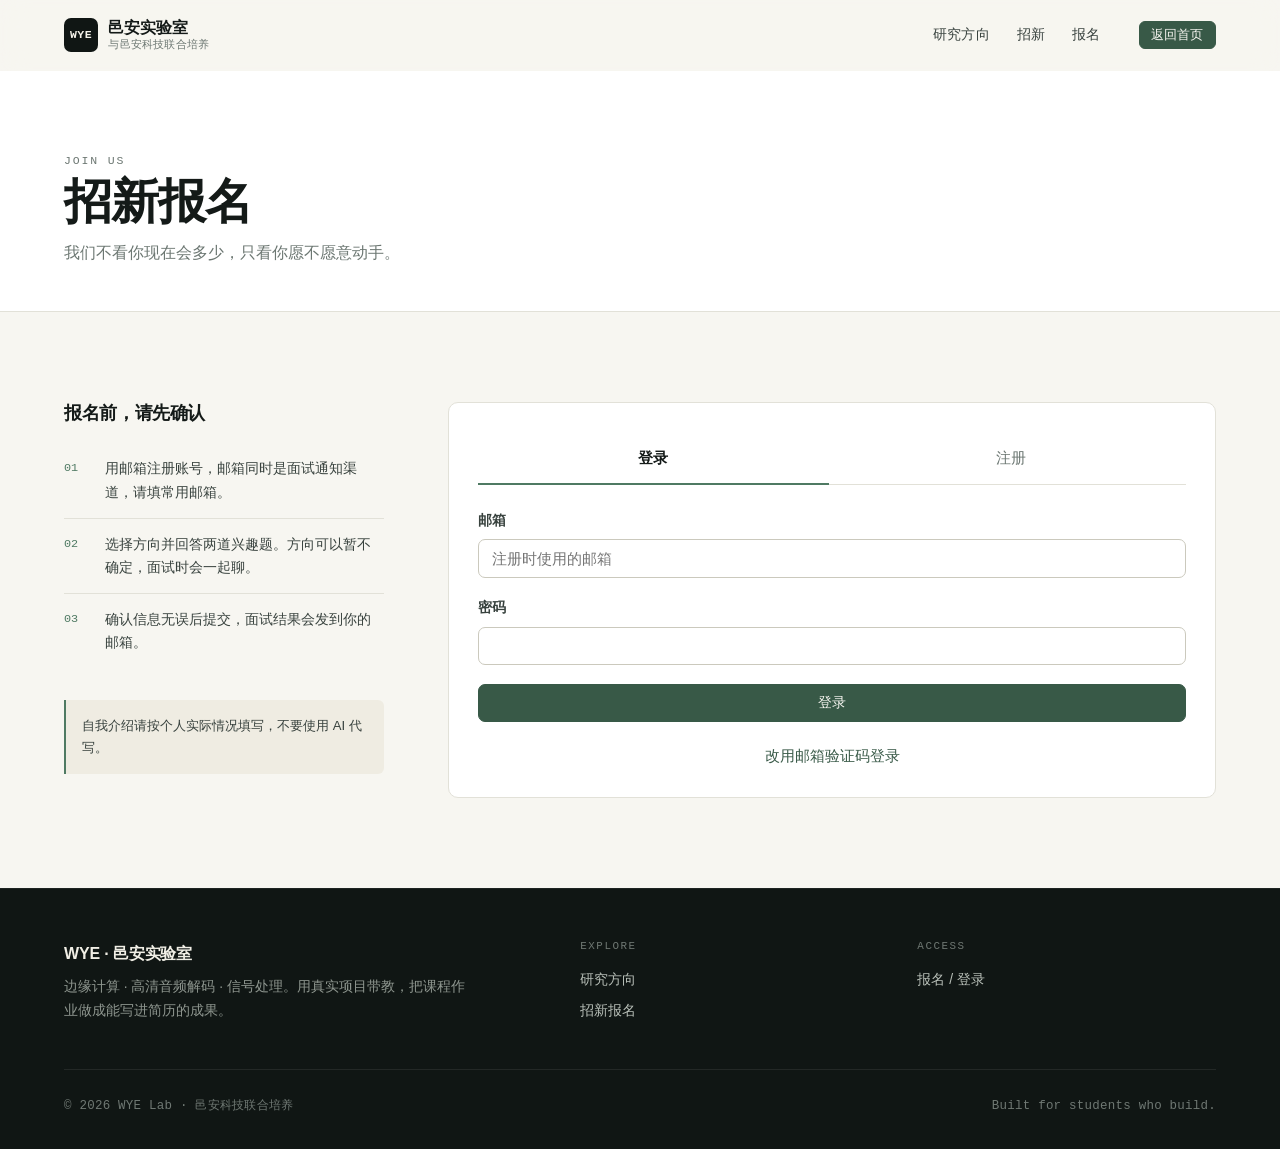
==== commit 063b3956: "Rewrite copy: remove colloquial and promotional phrasing" ====
--- a/join.html
+++ b/join.html
@@ -68,7 +68,7 @@
           <li><span class="n">03</span><span>确认信息无误后提交，面试结果会发到你的邮箱。</span></li>
         </ol>
         <div class="join-note">
-          自我介绍请遵从自己的想法，不要使用 AI 代写。我们更在意你真实做过什么、想做什么。
+          自我介绍请按个人实际情况填写，不要使用 AI 代写。
         </div>
       </aside>
 
@@ -194,7 +194,7 @@
 
             <fieldset class="form-section">
               <legend><span class="idx">02</span>方向与兴趣</legend>
-              <p class="hint" style="margin:-.4rem 0 1.1rem;">本次招新：信号处理 / 音频信号处理 1 人，边缘计算 / 边缘安全 1 人。两道题只用于了解你的兴趣基础，不影响录取。</p>
+              <p class="hint" style="margin:-.4rem 0 1.1rem;">本次招新：信号处理 / 音频信号处理 1 人，边缘计算 / 边缘安全 1 人。以下题目用于了解基础，不影响录取结果。</p>
 
               <div class="form-row">
                 <label>你写过代码吗？<em>*</em></label>
@@ -277,7 +277,7 @@
               <div class="form-row">
                 <label for="intro">写点什么 <em>*</em></label>
                 <textarea id="intro" name="intro" rows="7" required maxlength="1000" placeholder="写你真实的经历、想法和想做的事"></textarea>
-                <p class="hint ai-note">请遵从自己的想法即可，不要使用 AI。</p>
+                <p class="hint ai-note">请按个人实际理解作答，不要使用 AI 生成内容。</p>
               </div>
             </fieldset>
 
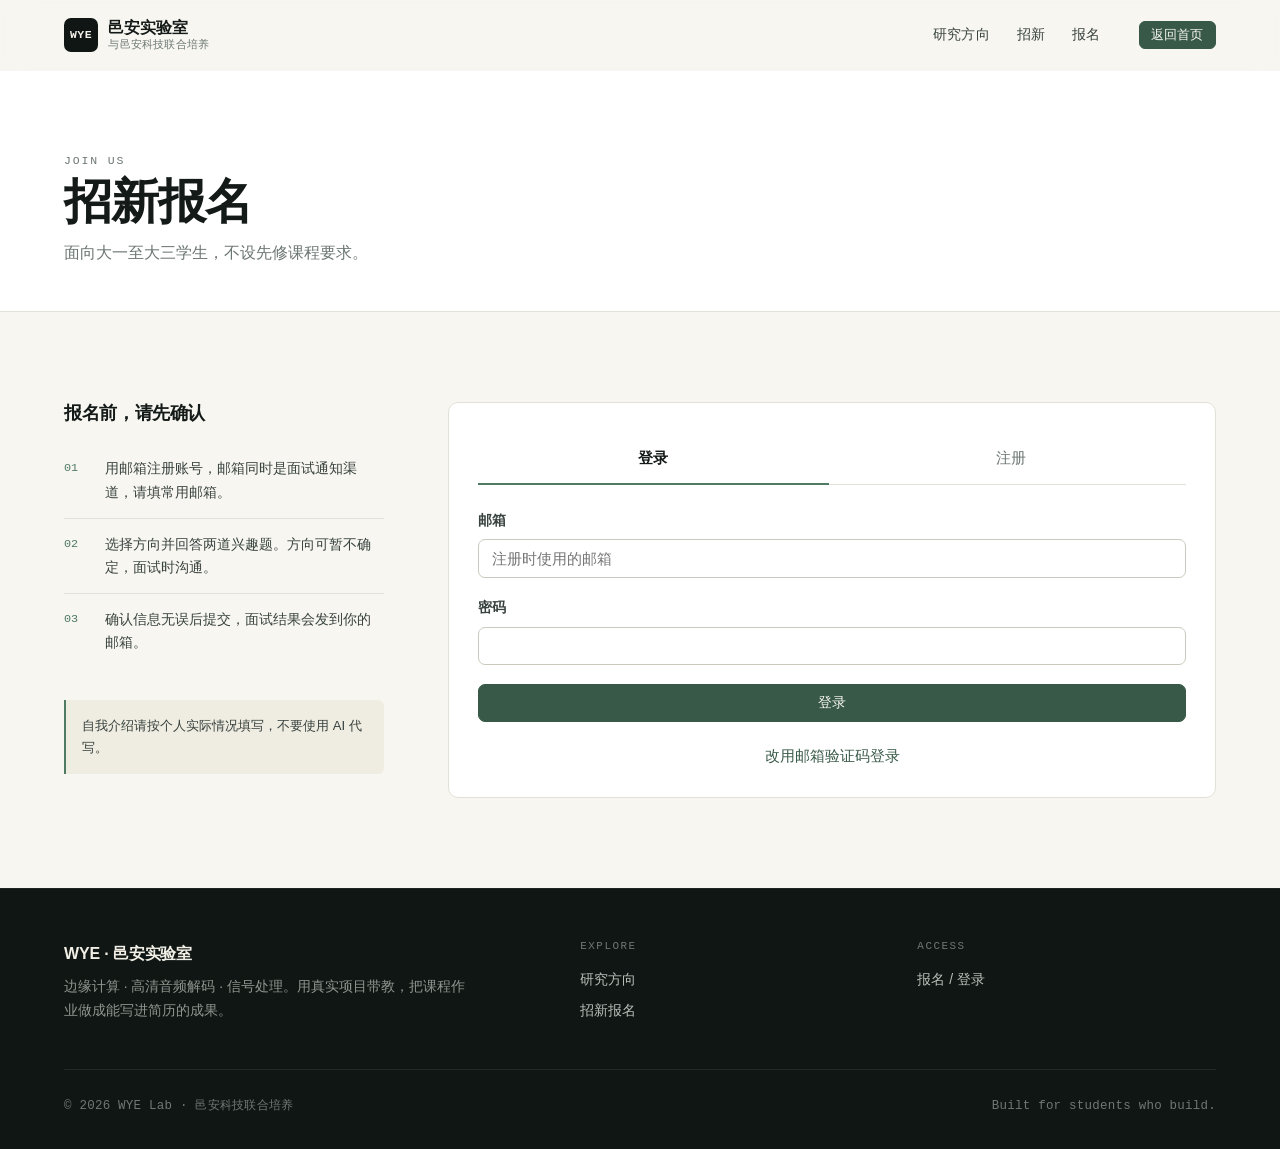
==== commit 4a9fc7a5: "Neutralize join page lead copy" ====
--- a/join.html
+++ b/join.html
@@ -52,7 +52,7 @@
   <div class="container">
     <p class="eyebrow">Join Us</p>
     <h1>招新报名</h1>
-    <p>我们不看你现在会多少，只看你愿不愿意动手。</p>
+    <p>面向大一至大三学生，不设先修课程要求。</p>
     <p class="deadline-tip" id="deadlineTip" hidden></p>
   </div>
 </section>
@@ -64,7 +64,7 @@
         <h2>报名前，请先确认</h2>
         <ol class="join-steps">
           <li><span class="n">01</span><span>用邮箱注册账号，邮箱同时是面试通知渠道，请填常用邮箱。</span></li>
-          <li><span class="n">02</span><span>选择方向并回答两道兴趣题。方向可以暂不确定，面试时会一起聊。</span></li>
+          <li><span class="n">02</span><span>选择方向并回答两道兴趣题。方向可暂不确定，面试时沟通。</span></li>
           <li><span class="n">03</span><span>确认信息无误后提交，面试结果会发到你的邮箱。</span></li>
         </ol>
         <div class="join-note">
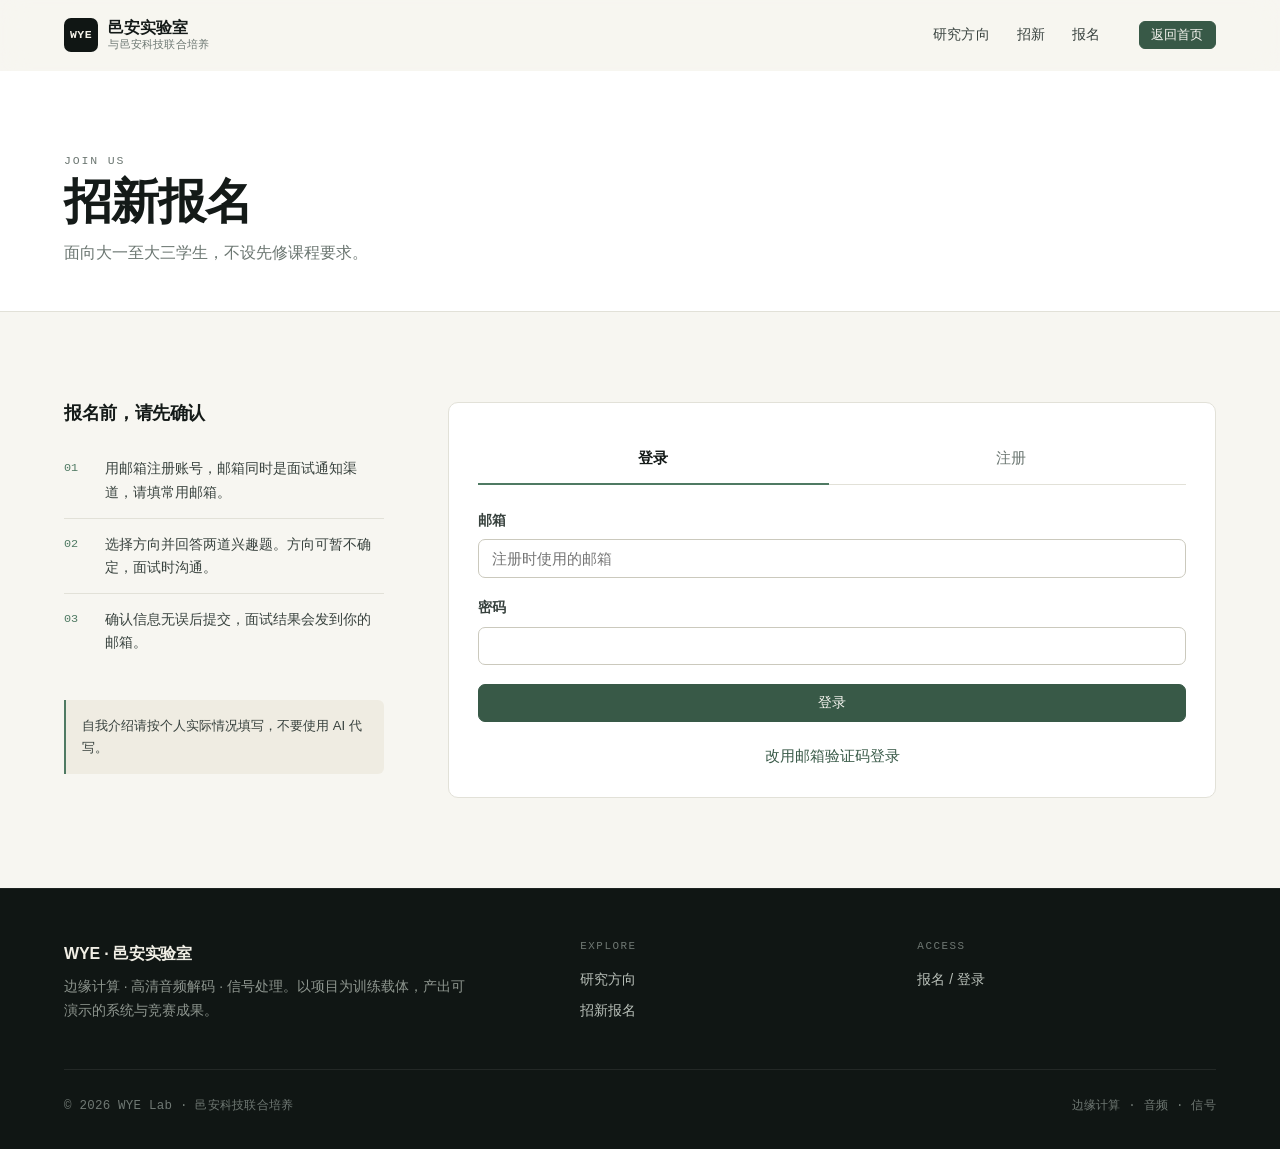
==== commit 98320080: "Sync footer copy on join page" ====
--- a/join.html
+++ b/join.html
@@ -310,7 +310,7 @@
     <div class="footer-grid">
       <div>
         <p class="footer-brand">WYE · 邑安实验室</p>
-        <p class="footer-desc">边缘计算 · 高清音频解码 · 信号处理。用真实项目带教，把课程作业做成能写进简历的成果。</p>
+        <p class="footer-desc">边缘计算 · 高清音频解码 · 信号处理。以项目为训练载体，产出可演示的系统与竞赛成果。</p>
       </div>
       <div class="footer-col">
         <h4>Explore</h4>
@@ -324,7 +324,7 @@
     </div>
     <div class="footer-bottom">
       <span>© 2026 WYE Lab · 邑安科技联合培养</span>
-      <span>Built for students who build.</span>
+      <span>边缘计算 · 音频 · 信号</span>
     </div>
   </div>
 </footer>
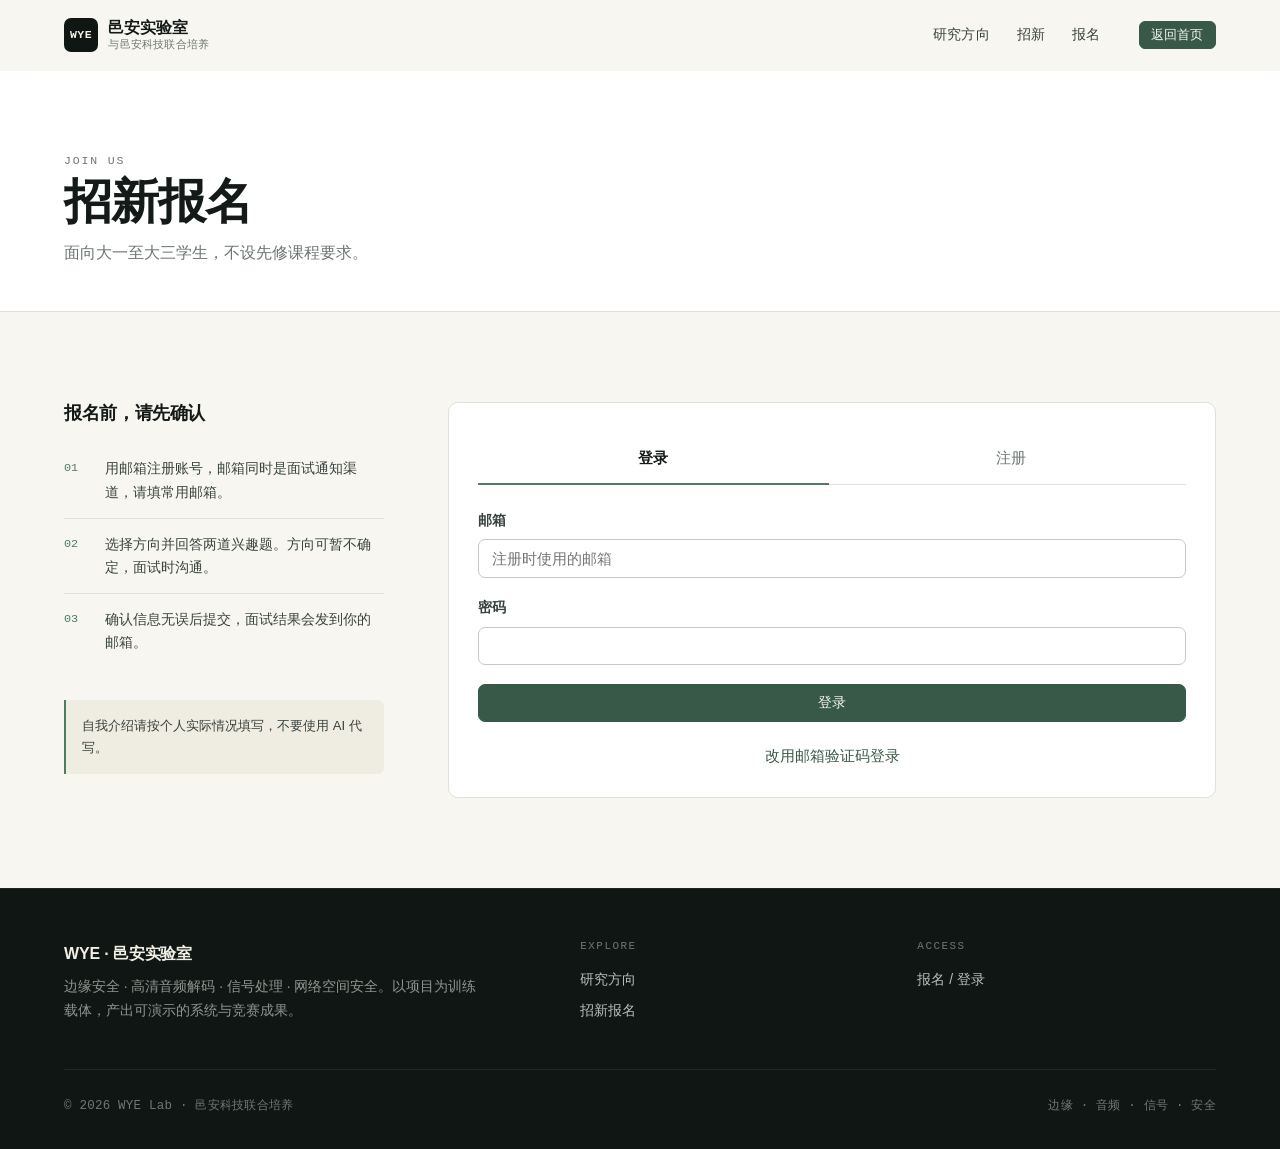
==== commit 18a40909: "Rename edge direction to edge security" ====
--- a/join.html
+++ b/join.html
@@ -3,7 +3,7 @@
 <head>
 <meta charset="utf-8">
 <meta name="viewport" content="width=device-width, initial-scale=1">
-<meta name="description" content="WYE 与邑安科技联合培养实验室招新报名：边缘计算 · 高清音频解码 · 信号处理。">
+<meta name="description" content="WYE 与邑安科技联合培养实验室招新报名：边缘安全 · 高清音频解码 · 信号处理 · 网络空间安全。">
 <title>招新报名 — WYE · 邑安实验室</title>
 <link rel="stylesheet" href="static/css/style.css">
 <style>
@@ -194,7 +194,7 @@
 
             <fieldset class="form-section">
               <legend><span class="idx">02</span>方向与兴趣</legend>
-              <p class="hint" style="margin:-.4rem 0 1.1rem;">本次招新：信号处理 / 音频信号处理 1 人，边缘计算 / 边缘安全 1 人。以下题目用于了解基础，不影响录取结果。</p>
+              <p class="hint" style="margin:-.4rem 0 1.1rem;">本次招新：边缘安全 1 人，信号处理 / 音频信号处理 1 人，网络空间安全 1 人。以下题目用于了解基础，不影响录取结果。</p>
 
               <div class="form-row">
                 <label>你写过代码吗？<em>*</em></label>
@@ -222,8 +222,12 @@
                     <span>信号处理 / 音频信号处理<small>研究声音与信号的采集、滤波、降噪、编解码</small></span>
                   </label>
                   <label class="choice">
-                    <input type="radio" name="direction" value="边缘计算 / 边缘安全" required>
-                    <span>边缘计算 / 边缘安全<small>把模型和防护放到设备侧，做端侧部署与安全</small></span>
+                    <input type="radio" name="direction" value="边缘安全" required>
+                    <span>边缘安全<small>端侧模型与边缘节点的安全防护</small></span>
+                  </label>
+                  <label class="choice">
+                    <input type="radio" name="direction" value="网络空间安全" required>
+                    <span>网络空间安全<small>固件与嵌入式安全、协议逆向、侧信道分析</small></span>
                   </label>
                 </div>
               </div>
@@ -250,20 +254,40 @@
 
               <div class="survey-branch" data-branch="edge" hidden>
                 <div class="form-row">
-                  <label>你对边缘计算 / 边缘安全的了解程度？<em>*</em></label>
+                  <label>你对边缘安全的了解程度？<em>*</em></label>
                   <div class="choice-group">
                     <label class="choice"><input type="radio" name="survey_level_edge" value="完全没接触过"><span>完全没接触过</span></label>
-                    <label class="choice"><input type="radio" name="survey_level_edge" value="了解基本概念（端侧推理、边缘节点）"><span>了解基本概念（端侧推理、边缘节点）</span></label>
-                    <label class="choice"><input type="radio" name="survey_level_edge" value="做过部署或安全相关实践"><span>做过部署或安全相关实践</span></label>
-                  </div>
-                </div>
-                <div class="form-row">
-                  <label>模型在设备上跑得太慢，你会先尝试？<em>*</em></label>
-                  <div class="choice-group">
-                    <label class="choice"><input type="radio" name="survey_scene_edge" value="不知道怎么办"><span>不知道怎么办</span></label>
-                    <label class="choice"><input type="radio" name="survey_scene_edge" value="换一个更小的模型"><span>换一个更小的模型</span></label>
-                    <label class="choice"><input type="radio" name="survey_scene_edge" value="做量化或剪枝"><span>做量化或剪枝</span></label>
-                    <label class="choice"><input type="radio" name="survey_scene_edge" value="先分析瓶颈在 CPU / 内存 / IO，再针对性优化"><span>先分析瓶颈在 CPU / 内存 / IO，再针对性优化</span></label>
+                    <label class="choice"><input type="radio" name="survey_level_edge" value="了解基本概念（端侧防护、边缘节点）"><span>了解基本概念（端侧防护、边缘节点）</span></label>
+                    <label class="choice"><input type="radio" name="survey_level_edge" value="做过边缘部署或安全相关实践"><span>做过边缘部署或安全相关实践</span></label>
+                  </div>
+                </div>
+                <div class="form-row">
+                  <label>设备上的模型被替换成篡改版本，你会先做什么？<em>*</em></label>
+                  <div class="choice-group">
+                    <label class="choice"><input type="radio" name="survey_scene_edge" value="不知道从哪下手"><span>不知道从哪下手</span></label>
+                    <label class="choice"><input type="radio" name="survey_scene_edge" value="先确认模型的来源和校验方式"><span>先确认模型的来源和校验方式</span></label>
+                    <label class="choice"><input type="radio" name="survey_scene_edge" value="对比模型哈希与签名，定位被替换的文件"><span>对比模型哈希与签名，定位被替换的文件</span></label>
+                    <label class="choice"><input type="radio" name="survey_scene_edge" value="在启动链上加入完整性校验与签名验证"><span>在启动链上加入完整性校验与签名验证</span></label>
+                  </div>
+                </div>
+              </div>
+
+              <div class="survey-branch" data-branch="security" hidden>
+                <div class="form-row">
+                  <label>你对网络空间安全的了解程度？<em>*</em></label>
+                  <div class="choice-group">
+                    <label class="choice"><input type="radio" name="survey_level_security" value="完全没接触过"><span>完全没接触过</span></label>
+                    <label class="choice"><input type="radio" name="survey_level_security" value="了解基本概念（漏洞、逆向、固件）"><span>了解基本概念（漏洞、逆向、固件）</span></label>
+                    <label class="choice"><input type="radio" name="survey_level_security" value="做过 CTF 或安全相关实践"><span>做过 CTF 或安全相关实践</span></label>
+                  </div>
+                </div>
+                <div class="form-row">
+                  <label>拿到一台设备的固件包，你会先做什么？<em>*</em></label>
+                  <div class="choice-group">
+                    <label class="choice"><input type="radio" name="survey_scene_security" value="不知道从哪下手"><span>不知道从哪下手</span></label>
+                    <label class="choice"><input type="radio" name="survey_scene_security" value="先确认文件系统和打包格式"><span>先确认文件系统和打包格式</span></label>
+                    <label class="choice"><input type="radio" name="survey_scene_security" value="用 binwalk 提取，查看启动脚本与服务"><span>用 binwalk 提取，查看启动脚本与服务</span></label>
+                    <label class="choice"><input type="radio" name="survey_scene_security" value="定位网络服务，做协议分析与漏洞验证"><span>定位网络服务，做协议分析与漏洞验证</span></label>
                   </div>
                 </div>
               </div>
@@ -310,7 +334,7 @@
     <div class="footer-grid">
       <div>
         <p class="footer-brand">WYE · 邑安实验室</p>
-        <p class="footer-desc">边缘计算 · 高清音频解码 · 信号处理。以项目为训练载体，产出可演示的系统与竞赛成果。</p>
+        <p class="footer-desc">边缘安全 · 高清音频解码 · 信号处理 · 网络空间安全。以项目为训练载体，产出可演示的系统与竞赛成果。</p>
       </div>
       <div class="footer-col">
         <h4>Explore</h4>
@@ -324,7 +348,7 @@
     </div>
     <div class="footer-bottom">
       <span>© 2026 WYE Lab · 邑安科技联合培养</span>
-      <span>边缘计算 · 音频 · 信号</span>
+      <span>边缘 · 音频 · 信号 · 安全</span>
     </div>
   </div>
 </footer>
--- a/static/css/style.css
+++ b/static/css/style.css
@@ -364,6 +364,7 @@
 
 .grid-2 { display: grid; grid-template-columns: repeat(2, minmax(0, 1fr)); gap: 1.2rem; }
 .grid-3 { display: grid; grid-template-columns: repeat(3, minmax(0, 1fr)); gap: 1.2rem; }
+.grid-4 { display: grid; grid-template-columns: repeat(4, minmax(0, 1fr)); gap: 1.2rem; }
 
 .card {
   background: var(--surface);
@@ -782,6 +783,8 @@
   line-height: 1.5;
 }
 .choice span small { font-size: .78rem; color: var(--muted); font-weight: 400; }
+.choice-group.choice-inline { flex-direction: row; }
+.choice-group.choice-inline .choice { flex: 1; }
 
 /* 招新页两栏 */
 .join-layout {
@@ -990,6 +993,39 @@
   border: 1px solid var(--line); border-radius: 4px; display: inline-block;
 }
 
+/* 报名详情页 */
+.detail-grid {
+  display: grid;
+  grid-template-columns: minmax(0, 1fr) 300px;
+  gap: 1.2rem;
+  align-items: start;
+}
+.detail-main, .detail-side { display: flex; flex-direction: column; gap: 1.2rem; }
+.detail-title { font-size: .95rem; margin: 0 0 .9rem; }
+.detail-list { margin: 0; display: grid; gap: .75rem; }
+.detail-list > div { display: grid; grid-template-columns: 88px minmax(0, 1fr); gap: .8rem; }
+.detail-list dt { color: var(--muted); font-size: .84rem; }
+.detail-list dd { margin: 0; font-size: .92rem; }
+.detail-intro {
+  margin: 0; white-space: pre-wrap; line-height: 1.85;
+  font-size: .94rem; color: var(--ink-2);
+}
+.shot-grid { display: grid; grid-template-columns: repeat(3, minmax(0, 1fr)); gap: .8rem; }
+.shot-card { margin: 0; }
+.shot-card img { width: 100%; border: 1px solid var(--line); border-radius: 6px; display: block; }
+.shot-card figcaption { font-size: .76rem; color: var(--muted); margin-top: .35rem; text-align: center; }
+.shot-empty {
+  aspect-ratio: 4 / 3; display: grid; place-items: center;
+  background: var(--wash); border: 1px dashed var(--line-strong);
+  border-radius: 6px; color: var(--muted); font-size: .8rem;
+}
+.detail-ops { display: flex; flex-direction: column; gap: .55rem; }
+
+@media (max-width: 900px) {
+  .detail-grid { grid-template-columns: 1fr; }
+  .shot-grid { grid-template-columns: 1fr; }
+}
+
 /* ==========================================================================
    入场动效
    ========================================================================== */
@@ -1019,6 +1055,7 @@
   .join-aside { position: static; }
   .join-steps { margin-bottom: 1.2rem; }
   .footer-grid { grid-template-columns: 1fr 1fr; }
+  .grid-4 { grid-template-columns: repeat(2, minmax(0, 1fr)); }
 }
 
 @media (max-width: 860px) {
@@ -1040,6 +1077,7 @@
   .nav-actions .btn-sm { padding: .38rem .65rem; }
 
   .grid-3, .grid-2 { grid-template-columns: 1fr; }
+  .grid-4 { grid-template-columns: 1fr; }
   .stats-grid { grid-template-columns: repeat(2, 1fr); }
   .stat { border-right: none; border-bottom: 1px solid var(--line); }
   .stat:nth-child(2n) { border-right: none; }
